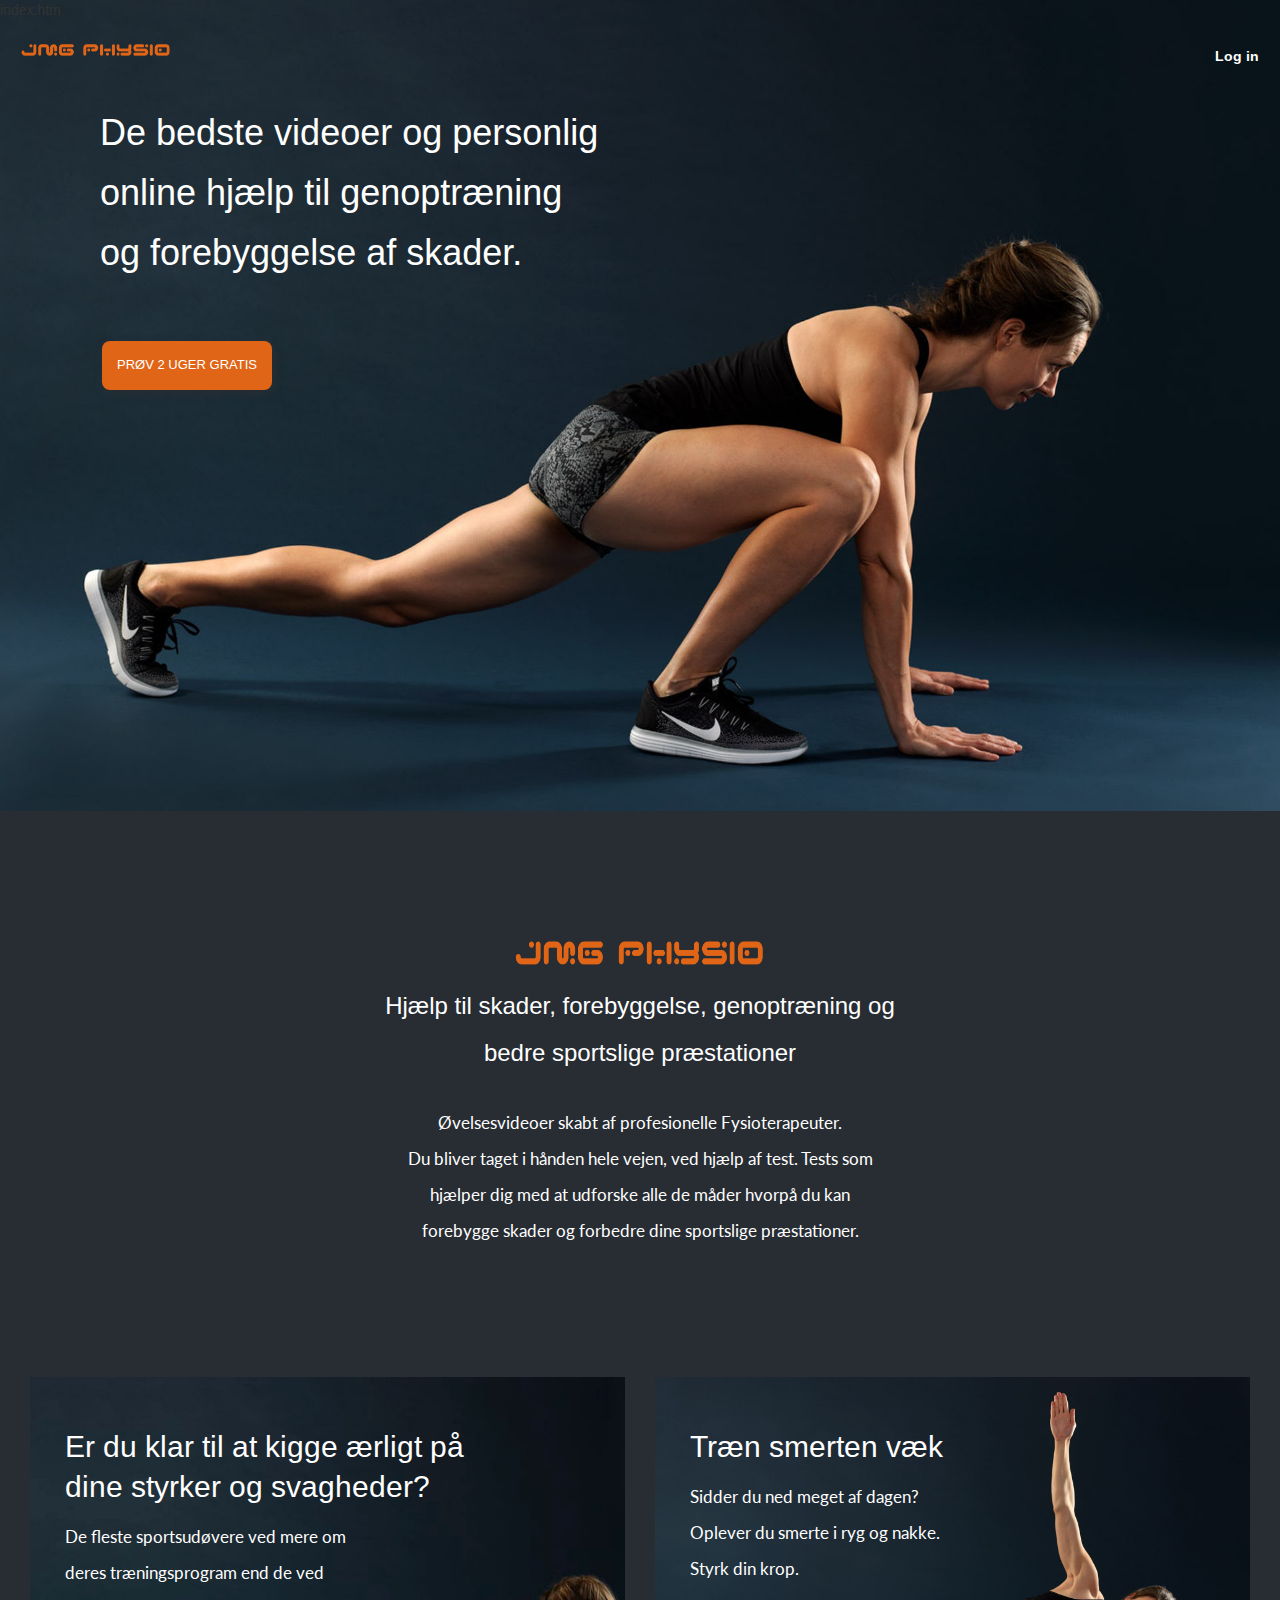
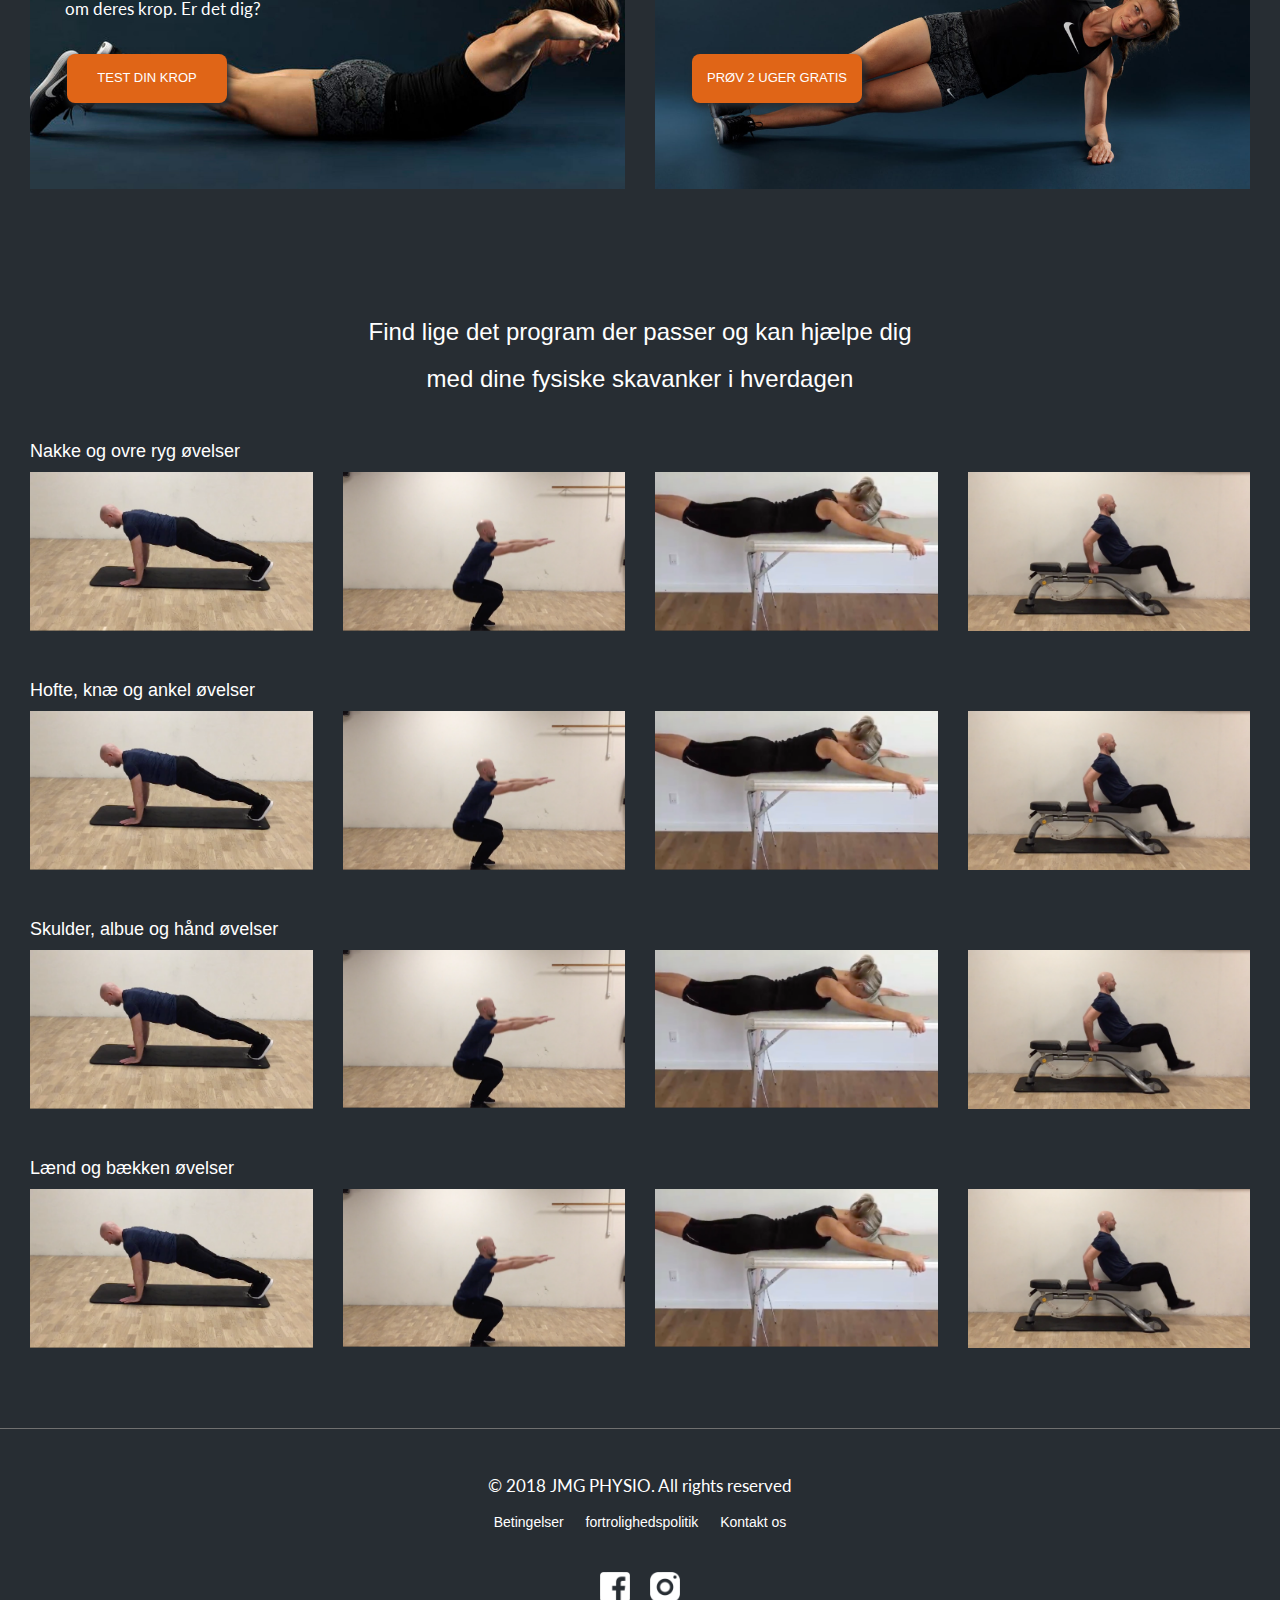
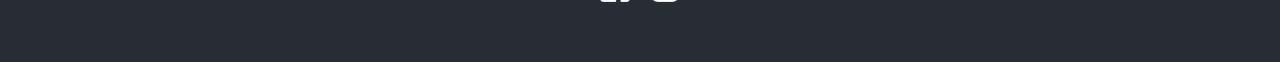
==== jmgprove/index.html @ 5e32820a "AFLEVERET VERSION" ====
<!DOCTYPE html>
<html>

<head>
 <META NAME="ROBOTS" CONTENT="NOINDEX, NOFOLLOW">

  <meta name="viewport" content="width=device-width, initial-scale=1">

  <meta charset="utf-8" />


  <!-- Latest compiled and minified CSS -->
  <link rel="stylesheet" href="https://maxcdn.bootstrapcdn.com/bootstrap/3.3.7/css/bootstrap.min.css">

  <!-- jQuery library -->
  <script src="https://ajax.googleapis.com/ajax/libs/jquery/3.3.1/jquery.min.js"></script>

  <!-- Latest compiled JavaScript -->
  <script src="https://maxcdn.bootstrapcdn.com/bootstrap/3.3.7/js/bootstrap.min.js"></script>

  <!-- link til style  -->
  <link rel="stylesheet" type="text/css" href="style.css"/>

  <!-- font -->

  <link href="https://fonts.googleapis.com/css?family=Arimo|Lato" rel="stylesheet">

  </head>
<body>


<header>
index.htm

    <ul>

      <li><a class="active" href="#../nykris/index.html"><img src="img/logo.png" alt="jmg" height="20" width="150">
      <li style="float:right"><a class="active" href="http://katrinemarie.com/jmgphysio/jmgphysio/nykris/index.html"><h5>Log in</h5></a></li>

    </ul>

</header>

<div class="info">


  <h1> De bedste videoer og personlig </h1>
  <h1> online hjælp til genoptræning </h1>
  <h1>og forebyggelse af skader.</h1>

  <!-- <p> Får du lavet dine øvelser? Vi hjælper dig med at holde fast,</p>
  <p> forbedre din krop og start allerede idag!</p> -->

  <button class="button1 button3">PRØV 2 UGER GRATIS</button>

</div>

<!-- baggrundsbillede-->

<div class="bg"> <img src="img/lobe.png" alt="jmg" height="100%" width="100%"> </div>



<div class="midten">
  <img src="img/logo.png" alt="jmg" height="40" width="250">
  <h3>Hjælp til skader, forebyggelse, genoptræning og</h3>
  <h3>bedre sportslige præstationer</h3>
  <br>
  <p>Øvelsesvideoer skabt af profesionelle Fysioterapeuter. </p>
  <p>Du bliver taget i hånden hele vejen, ved hjælp af test. Tests som </p>
  <p>hjælper dig med at udforske alle de måder hvorpå du kan</p>
  <p>forebygge skader og forbedre dine sportslige præstationer. </p>
</div>



<!--  <div class="container-fluid"> -->
<div class="baggrund">

<div class="container-fluid2">

  <div class="row">
    <div class="col-md-6" style="background-color:#272D33;">
      <img src="img/ryg.jpg" alt="Nature" class="responsive">
      <div class="top-left">
        <h2>Er du klar til at kigge ærligt på <br> dine styrker og svagheder?
        </h2>
        <p>De fleste sportsudøvere ved mere om </p>
        <p>deres træningsprogram end de ved </p>
        <p>om deres krop. Er det dig? </p>
      <button class="button button3">TEST DIN KROP</button>
    </div>
  </div>

      <div class="col-md-6" style="background-color:#272D33;">
        <img src="img/planke.jpg" alt="Nature" class="responsive">
        <div class="top-left">
          <h2>Træn smerten væk
          </h2>
            <p>Sidder du ned meget af dagen? </p>
            <p>Oplever du smerte i ryg og nakke. </p>
            <p>Styrk din krop. </p>
            <button class="button1 button3">PRØV 2 UGER GRATIS</button>
          </div>
        </div>
      </div>
    </div>

  </div>

<!-- videoer og første række-->

<div class="baggrund">



  <div class="overskrift"> <h3>Find lige det program der passer og kan hjælpe dig</h3>
  <h3>med dine fysiske skavanker i hverdagen</h3>
  </div>

<div class="container-fluid">

  <h4> Nakke og ovre ryg øvelser </h4>


          <div class="row">
            <div class="col-md-3" style="background-color:#272D33;">
              <img src="img/arm.png" alt="Nature" class="responsive">
              <div class="top-left">


            </div>
          </div>

              <div class="col-md-3" style="background-color:#272D33;">
                  <img src="img/kn.png" alt="Nature" class="responsive">
                    <div class="top-left">
                  </div>
                </div>

              <div class="col-md-3" style="background-color:#272D33;">
                  <img src="img/bord.png" alt="Nature" class="responsive">
                    <div class="top-left">
                    </div>
                  </div>

                  <div class="col-md-3" style="background-color:#272D33;">
                    <img src="img/seng.png" alt="Nature" class="responsive">
                      <div class="top-left">
                      </div>
                    </div>

                  </div>
                </div>
              </div>

              <!-- anden række -->

  <div class="baggrund">

  <div class="container-fluid">

    <h4> Hofte, knæ og ankel øvelser </h4>


            <div class="row">
              <div class="col-md-3" style="background-color:#272D33;">
                <img src="img/arm.png" alt="Nature" class="responsive">
                <div class="top-left">


              </div>
            </div>

                <div class="col-md-3" style="background-color:#272D33;">
                    <img src="img/kn.png" alt="Nature" class="responsive">
                      <div class="top-left">
                    </div>
                  </div>

                <div class="col-md-3" style="background-color:#272D33;">
                    <img src="img/bord.png" alt="Nature" class="responsive">
                      <div class="top-left">
                      </div>
                    </div>

                    <div class="col-md-3" style="background-color:#272D33;">
                      <img src="img/seng.png" alt="Nature" class="responsive">
                        <div class="top-left">
                        </div>
                      </div>

                    </div>
                  </div>
                </div>

                <!-- anden sidste række -->

    <div class="baggrund">

    <div class="container-fluid">

      <h4> Skulder, albue og hånd øvelser  </h4>


              <div class="row">
                <div class="col-md-3" style="background-color:#272D33;">
                  <img src="img/arm.png" alt="Nature" class="responsive">
                  <div class="top-left">


                </div>
              </div>

                  <div class="col-md-3" style="background-color:#272D33;">
                      <img src="img/kn.png" alt="Nature" class="responsive">
                        <div class="top-left">
                      </div>
                    </div>

                  <div class="col-md-3" style="background-color:#272D33;">
                      <img src="img/bord.png" alt="Nature" class="responsive">
                        <div class="top-left">
                        </div>
                      </div>

                      <div class="col-md-3" style="background-color:#272D33;">
                        <img src="img/seng.png" alt="Nature" class="responsive">
                          <div class="top-left">
                          </div>
                        </div>

                      </div>
                    </div>
                  </div>
<!-- sidste række -->

      <div class="baggrund1">

      <div class="container-fluid">
        <h4> Lænd og bækken øvelser  </h4>


        <div class="row">
          <div class="col-md-3" style="background-color:#272D33;">
            <img src="img/arm.png" alt="Nature" class="responsive">
            <div class="top-left">


          </div>
        </div>

            <div class="col-md-3" style="background-color:#272D33;">
                <img src="img/kn.png" alt="Nature" class="responsive">
                  <div class="top-left">
                </div>
              </div>

            <div class="col-md-3" style="background-color:#272D33;">
                <img src="img/bord.png" alt="Nature" class="responsive">
                  <div class="top-left">
                  </div>
                </div>

                <div class="col-md-3" style="background-color:#272D33;">
                  <img src="img/seng.png" alt="Nature" class="responsive">
                    <div class="top-left">
                    </div>
                  </div>

                </div>
              </div>
            </div>


<!-- col-sm fortæller at de skal hoppe ned under hinanden ved 768, 4 er det tal en column skal fylde, den skal altid ramme 12. Så hvis der er 2 fx, skal de være 6 begge 2 -->

<footer>
  <div class="ucenter">
    <div class="fcenter">
      <p>© 2018 JMG PHYSIO. All rights reserved</p>
      <a href="default.asp" target="_blank" class="linkfarve">Betingelser</a> &emsp;
      <a href="default.asp" target="_blank" class="linkfarve">fortrolighedspolitik</a> &emsp;
      <a href="default.asp" target="_blank" class="linkfarve">Kontakt os</a>
    </div>
  </div>



  <div class="row">
    <div class="column1">
        <a href="https://www.facebook.com" class="urlImg1" title="Corelangs link"></a>

  </div>
    <div class="column2">
      <a href="https://www.instagram.com" class="urlImg" title="Corelangs link"></a>
    </div>
  </div>



</footer>

  </body>
</html>
---- jmgprove/style.css ----
body {
  height: 100%;
  margin: 0;
  background-color: #272D33;


}




/* Navigation*/

ul {
  list-style-type: none;
  margin: 0;
  padding: 5px;
  overflow: hidden;


}

li {
  float: left;
}

li a {
  display: block;
  color: white;
  text-align: center;
  padding: 14px 16px;
  text-decoration: none;
}

li a:hover {
  background-color: #111;
}


li .login {
  float: right;
}

div.transbox {
  margin: 30px;
  background-color: #ffffff;
  border: 1px solid black;
  opacity: 0.6;
  filter: alpha(opacity=60); /* For IE8 and earlier */
}

/*font*/

h1 {
 font-size: 50px
 font-family: 'Arimo', sans-serif;

}


h5 {

  font-weight:bold;
  font-family: 'Arimo', sans-serif;
}


/* billeder ved siden af hinanden */

.container {
  background-color:#272D33;
  margin: 0px;


}

.container1 {
  background-color:#272D33;
  position: relative;
  color: white;
  padding: 10px;
  margin: 0px;
}



.top-left {
  color: white;
  position: absolute;

  top: 30px;
  left: 50px;
}

.responsive {
  width: 100%;
  height: auto;
}

/* knapper test din krop*/

.button {
  background-color: #E06517; /* Green */
  border: none;
  color: white;
  padding: 15px;
  text-align: center;
  text-decoration: none;
  display: inline-block;
  font-size: 13px;
  margin: 19px 2px;
  cursor: pointer;
  width: 160px;
box-shadow: 2px 3px 7px 0.5px #272D33;

}

.button3 {
  border-radius: 8px;
}


.container-fluid {
  margin-bottom: 40px;
  padding: 0px 30px 0px 30px;


}



.baggrund {
background-color: #272D33;

}

.baggrund1 {
  background-color: #272D33;
  padding-bottom: 40px;
  color: white;


}

.overskrift {
  text-align: center;
  padding-top: 70px;
  padding-bottom: 30px;


}

/* footer */

.ucenter {
  background-color: #272D33;
  margin: auto;
 width: 100%;
 padding: 30px;
 border-top: 1px solid #707070;
}

.fcenter {
  background-color: #272D33;
  color: white;
  text-align: center;


}

/*sociale medier*/

.scenter {
  background-color: #272D33;
  height: 100px;
  text-align: center;


}

.column1 {
  text-align: right;
  float: left;
  width: 50%;
  padding: 10px;

}



.column2 {

  float: right;
  width: 50%;
  padding: 10px;
  height: 100px;
}



/*links*/

a:link {
  text-decoration: none;
}

a:visited {
  text-decoration: none;

}

a:hover {
  text-decoration: none;
  color: #E06517;
}

}

a:active {
  text-decoration: underline;
}

.linkfarve {

  color: white;
}



/*image hover*/

.urlImg {
		width: 30px;
		height:30px;
		display:block;
		content: url('img/instahvid.png');
	}
	.urlImg:hover {
		content: url('img/insta.png');
	}

  .urlImg1 {
  		width: 30px;
  		height:30px;
  		display:block;
      float: right;
  		content: url('img/facehvid.png');
  	}
  	.urlImg1:hover {
  		content: url('img/face.png');
  	}



    @media (max-width: 800px) {
    .info {
    display: none;

    }

    .bg {
    display: none;

    }

    .midten {
        text-align: center;
        color: white;
        background-color: #272D33;
        padding: 10px;

    }

    h3 {
      font-size: 15px;
      font-family: 'Arimo', sans-serif;

    }

    .container-fluid2 {
      margin-bottom: 0px;
      padding: 0px 30px 0px 30px;

    }

    .container-fluid2, .topleft {

        padding: 20px 0px 10px 0px;
    }

    .container-fluid2, .topleft, p {

      font-size: 10px;
      line-height: 5px;
    }

    .baggrund, h2 {
    color: white;
    font-family: 'Arimo', sans-serif;

    }

    h2 {
      line-height: 20px;
      margin-bottom: 20px;
        font-size: 15px;
        font-family: 'Arimo', sans-serif;
    }

    .button1 {
      background-color: #E06517; /* Green */
      border: none;
      color: white;
      padding: 15px;
      text-align: center;
      text-decoration: none;
      display: inline-block;
      font-size: 13px;
      margin: 20px 2px;
      cursor: pointer;
      width: 170px;
      box-shadow: 2px 3px 7px 0.5px #272D33;
    }


  h4 {
    font-size: 12px;
    font-family: 'Arimo', sans-serif;
  }

    }

    @media only screen and (min-width: 600px) {

    /*midten box*/
    .midten {
        text-align: center;
        color: white;
        background-color: #272D33;
        padding: 120px;

    }

    }



    @media only screen and (min-width: 800px) {


    .info {
      position: static;
      padding: 0px 20px 20px 100px;
      height: 700px;
      color: white;
    }

    .bg {

      position: absolute;
      left: 0px;
      top: 0px;
      z-index: -1;
      }

      .container-fluid2 {
        margin-bottom: 40px;
        padding: 0px 30px 0px 30px;
      }




      p {

        line-height: 9px;
        font-size: 17px;
        font-family: 'Lato', sans-serif;

      }

      p {
        display: block;
        margin-top: 1em;
        margin-bottom: 1em;
        margin-left: 0;
        margin-right: 0;
        font-family: 'Lato', sans-serif;
      }

      .top-lef, p {
        line-height: 19px;
        font-size: 17px;
        font-family: 'Lato', sans-serif;
      }

      .baggrund, h2 {
      color: white;

      }

      h2 {
        line-height: 40px;
        margin-bottom: 20px;
        font-family: 'Arimo', sans-serif;
      }

      .button1 {
        background-color: #E06517; /* Green */
        border: none;
        color: white;
        padding: 15px;
        text-align: center;
        text-decoration: none;
        display: inline-block;
        font-size: 13px;
        margin: 59px 2px;
        cursor: pointer;
        width: 170px;
        box-shadow: 2px 3px 7px 0.5px #272D33;

      }

    }
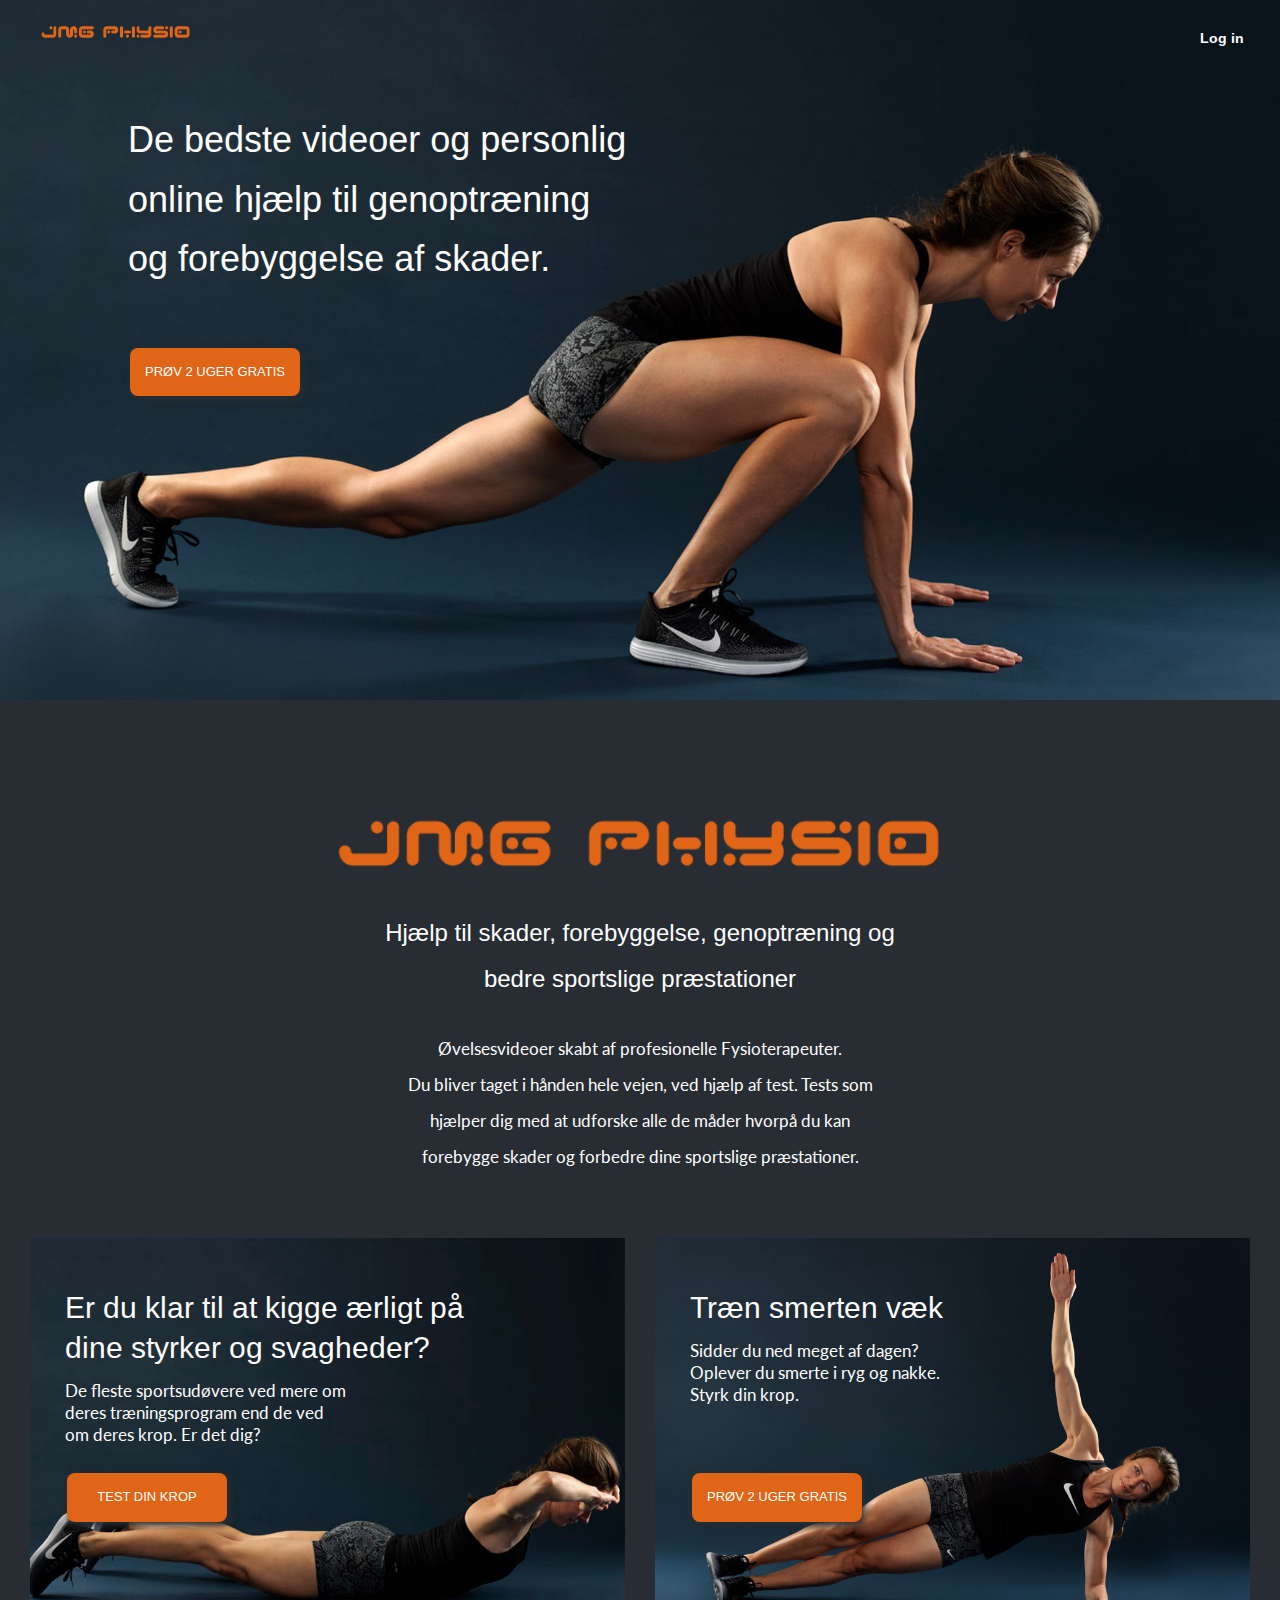
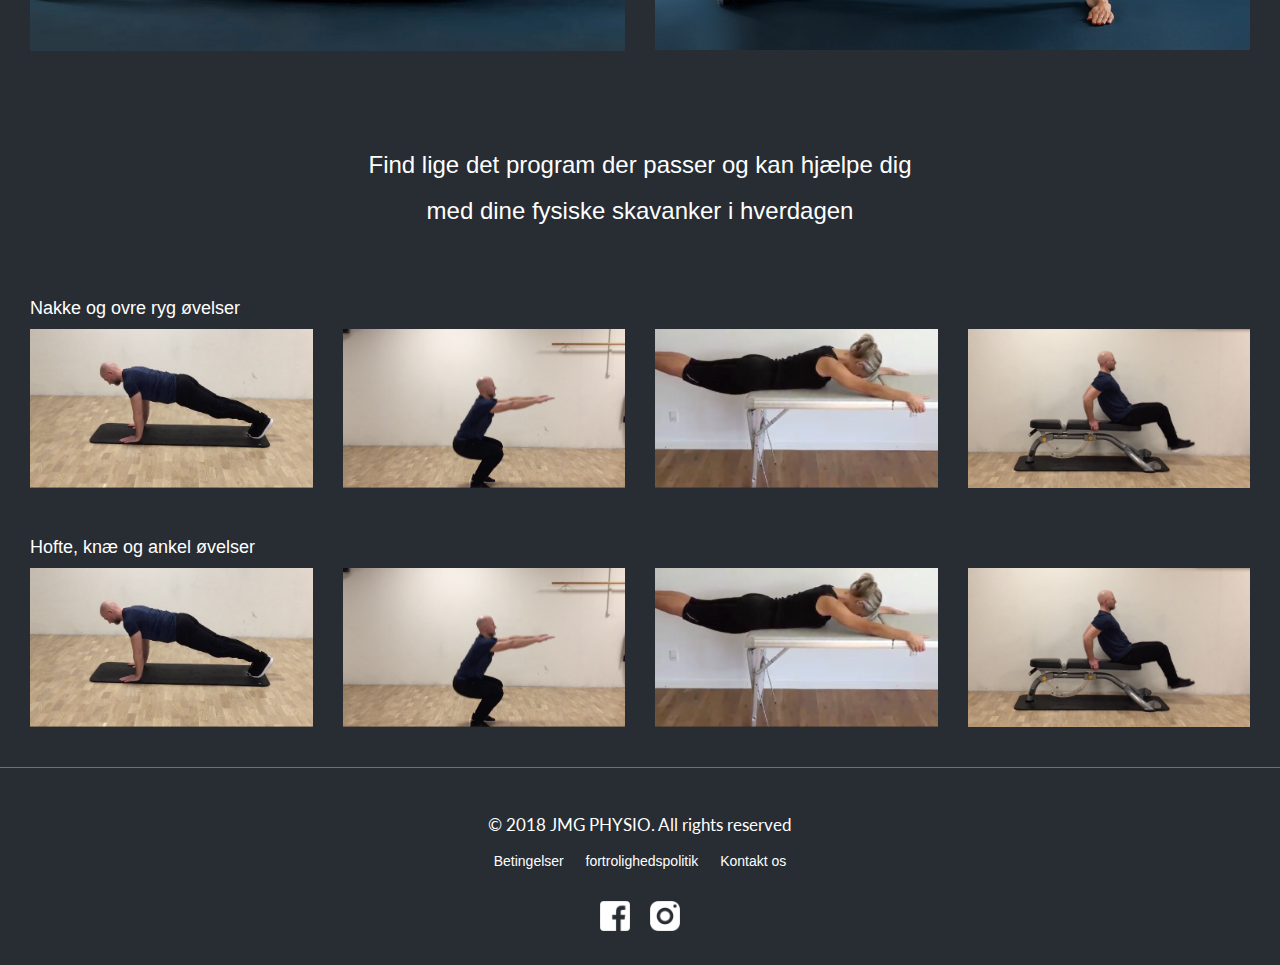
==== commit afe8fa0d: "OPDATERET VERSION" ====
--- a/jmgprove/index.html
+++ b/jmgprove/index.html
@@ -30,12 +30,10 @@
 
 
 <header>
-index.htm
-
     <ul>
 
       <li><a class="active" href="#../nykris/index.html"><img src="img/logo.png" alt="jmg" height="20" width="150">
-      <li style="float:right"><a class="active" href="http://katrinemarie.com/jmgphysio/jmgphysio/nykris/index.html"><h5>Log in</h5></a></li>
+      <li class="login-button"><a class="active" href="http://katrinemarie.com/jmgphysio/nykris/index.html"><h5>Log in</h5></a></li>
 
     </ul>
 
@@ -57,12 +55,12 @@
 
 <!-- baggrundsbillede-->
 
-<div class="bg"> <img src="img/lobe.png" alt="jmg" height="100%" width="100%"> </div>
+
 
 
 
 <div class="midten">
-  <img src="img/logo.png" alt="jmg" height="40" width="250">
+  <img class="logo-top-content" src="img/logo.png" alt="jmg" >
   <h3>Hjælp til skader, forebyggelse, genoptræning og</h3>
   <h3>bedre sportslige præstationer</h3>
   <br>
@@ -198,79 +196,8 @@
 
     <div class="baggrund">
 
-    <div class="container-fluid">
-
-      <h4> Skulder, albue og hånd øvelser  </h4>
-
-
-              <div class="row">
-                <div class="col-md-3" style="background-color:#272D33;">
-                  <img src="img/arm.png" alt="Nature" class="responsive">
-                  <div class="top-left">
-
-
-                </div>
-              </div>
-
-                  <div class="col-md-3" style="background-color:#272D33;">
-                      <img src="img/kn.png" alt="Nature" class="responsive">
-                        <div class="top-left">
-                      </div>
-                    </div>
-
-                  <div class="col-md-3" style="background-color:#272D33;">
-                      <img src="img/bord.png" alt="Nature" class="responsive">
-                        <div class="top-left">
-                        </div>
-                      </div>
-
-                      <div class="col-md-3" style="background-color:#272D33;">
-                        <img src="img/seng.png" alt="Nature" class="responsive">
-                          <div class="top-left">
-                          </div>
-                        </div>
-
-                      </div>
-                    </div>
-                  </div>
-<!-- sidste række -->
-
-      <div class="baggrund1">
-
-      <div class="container-fluid">
-        <h4> Lænd og bækken øvelser  </h4>
-
-
-        <div class="row">
-          <div class="col-md-3" style="background-color:#272D33;">
-            <img src="img/arm.png" alt="Nature" class="responsive">
-            <div class="top-left">
-
-
-          </div>
-        </div>
-
-            <div class="col-md-3" style="background-color:#272D33;">
-                <img src="img/kn.png" alt="Nature" class="responsive">
-                  <div class="top-left">
-                </div>
-              </div>
-
-            <div class="col-md-3" style="background-color:#272D33;">
-                <img src="img/bord.png" alt="Nature" class="responsive">
-                  <div class="top-left">
-                  </div>
-                </div>
-
-                <div class="col-md-3" style="background-color:#272D33;">
-                  <img src="img/seng.png" alt="Nature" class="responsive">
-                    <div class="top-left">
-                    </div>
-                  </div>
-
-                </div>
-              </div>
-            </div>
+
+
 
 
 <!-- col-sm fortæller at de skal hoppe ned under hinanden ved 768, 4 er det tal en column skal fylde, den skal altid ramme 12. Så hvis der er 2 fx, skal de være 6 begge 2 -->
--- a/jmgprove/style.css
+++ b/jmgprove/style.css
@@ -1,3 +1,9 @@
+html {
+  margin: 0;
+  width: 100%;
+  overflow-x: hidden;
+}
+
 body {
   height: 100%;
   margin: 0;
@@ -7,17 +13,25 @@
 }
 
 
-
-
 /* Navigation*/
+header {
+  position: absolute;
+  width: 100%;
+  display: block;
+}
 
 ul {
   list-style-type: none;
   margin: 0;
   padding: 5px;
+  width: 100%;
   overflow: hidden;
-
-
+}
+
+.login-button {
+  float: right;
+  position: absolute;
+  right: 0;
 }
 
 li {
@@ -28,7 +42,7 @@
   display: block;
   color: white;
   text-align: center;
-  padding: 14px 16px;
+  padding: 16px 36px;
   text-decoration: none;
 }
 
@@ -144,8 +158,8 @@
 
 .overskrift {
   text-align: center;
-  padding-top: 70px;
-  padding-bottom: 30px;
+  padding-top: 41px;
+  padding-bottom: 55px;
 
 
 }
@@ -156,7 +170,7 @@
   background-color: #272D33;
   margin: auto;
  width: 100%;
- padding: 30px;
+padding: 30px 30px 20px 30px;
  border-top: 1px solid #707070;
 }
 
@@ -174,8 +188,6 @@
   background-color: #272D33;
   height: 100px;
   text-align: center;
-
-
 }
 
 .column1 {
@@ -183,19 +195,20 @@
   float: left;
   width: 50%;
   padding: 10px;
-
-}
-
-
+}
 
 .column2 {
-
   float: right;
   width: 50%;
   padding: 10px;
-  height: 100px;
-}
-
+  height: 74px;
+}
+
+.logo-top-content {
+  width: 607px;
+  margin-bottom: 18px;
+  max-width: 95%;
+}
 
 
 /*links*/
@@ -250,7 +263,22 @@
   		content: url('img/face.png');
   	}
 
-
+.info {
+  position: static;
+  padding: 100px 20px 20px 10%;
+  height: 700px;
+  color: white;
+  width: 100%;
+  display: inline-block;
+  background-size: cover;
+  background-repeat: no-repeat;
+  background-position: 10% 80%;
+  background-image: url("img/lobe.png");
+}
+
+.top-left > p {
+  line-height: 5px;
+}
 
     @media (max-width: 800px) {
     .info {
@@ -267,12 +295,15 @@
         text-align: center;
         color: white;
         background-color: #272D33;
-        padding: 10px;
+        padding: 100px;
 
     }
 
     h3 {
-      font-size: 15px;
+      font-size: 19px;
+      line-height: 23px;
+      max-width: 80%;
+      margin: auto;
       font-family: 'Arimo', sans-serif;
 
     }
@@ -289,9 +320,7 @@
     }
 
     .container-fluid2, .topleft, p {
-
-      font-size: 10px;
-      line-height: 5px;
+      font-size: 13px;
     }
 
     .baggrund, h2 {
@@ -303,7 +332,7 @@
     h2 {
       line-height: 20px;
       margin-bottom: 20px;
-        font-size: 15px;
+        font-size: 19px;
         font-family: 'Arimo', sans-serif;
     }
 
@@ -337,7 +366,7 @@
         text-align: center;
         color: white;
         background-color: #272D33;
-        padding: 120px;
+        padding: 105px 100px 55px 100px;
 
     }
 
@@ -350,7 +379,6 @@
 
     .info {
       position: static;
-      padding: 0px 20px 20px 100px;
       height: 700px;
       color: white;
     }
@@ -422,3 +450,13 @@
       }
 
     }
+
+@media only screen and (max-width: 991px) {
+  .col-md-3 {
+    margin-bottom: 8px;
+  }
+
+  .midten {
+    padding: 100px 50px 50px 50px;
+  }
+}
